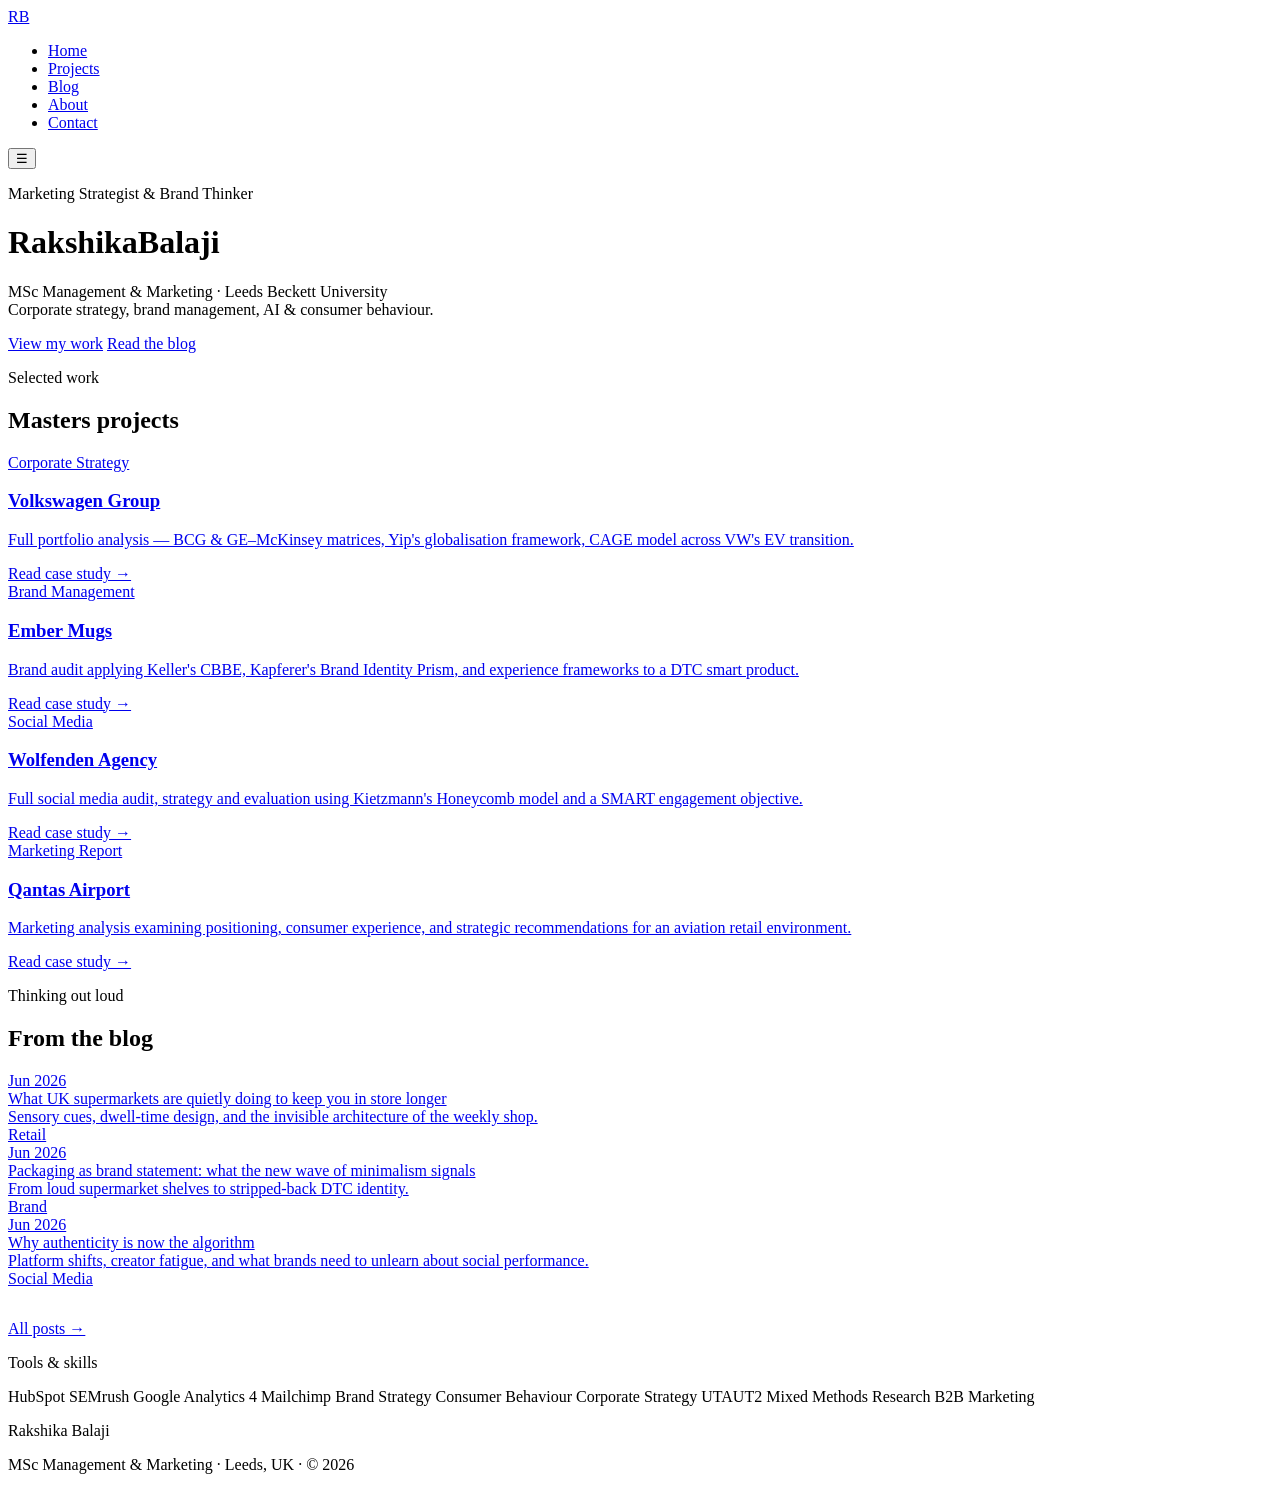
==== index.html @ 0bdeac4e "Add files via upload" ====
<!DOCTYPE html>
<html lang="en">
<head>
  <meta charset="UTF-8" />
  <meta name="viewport" content="width=device-width, initial-scale=1.0" />
  <title>Rakshika Balaji — Marketing Strategist</title>
  <meta name="description" content="Portfolio of Rakshika Balaji — MSc Marketing & Management, brand strategy, corporate strategy, and marketing thought leadership." />
  <link rel="stylesheet" href="assets/css/style.css" />
</head>
<body>

  <nav class="nav">
    <a href="index.html" class="nav-logo">RB</a>
    <ul class="nav-links">
      <li><a href="index.html">Home</a></li>
      <li><a href="projects.html">Projects</a></li>
      <li><a href="blog.html">Blog</a></li>
      <li><a href="about.html">About</a></li>
      <li><a href="contact.html">Contact</a></li>
    </ul>
    <button class="nav-toggle" aria-label="Open menu">&#9776;</button>
  </nav>

  <!-- HERO -->
  <header class="hero">
    <div class="hero-glow"></div>
    <div class="container">
      <p class="hero-eyebrow">Marketing Strategist &amp; Brand Thinker</p>
      <h1 class="hero-title">Rakshika<span>Balaji</span></h1>
      <p class="hero-sub">MSc Management &amp; Marketing · Leeds Beckett University<br>Corporate strategy, brand management, AI &amp; consumer behaviour.</p>
      <div class="hero-cta">
        <a href="projects.html" class="btn btn-primary">View my work</a>
        <a href="blog.html"     class="btn btn-ghost">Read the blog</a>
      </div>
    </div>
  </header>

  <!-- PROJECTS PREVIEW -->
  <section class="section">
    <div class="container">
      <p class="section-label reveal">Selected work</p>
      <h2 class="section-title reveal delay-1">Masters projects</h2>
      <div class="project-grid">
        <a href="projects.html#vw" class="project-card reveal delay-1">
          <div class="project-tag">Corporate Strategy</div>
          <h3>Volkswagen Group</h3>
          <p>Full portfolio analysis — BCG &amp; GE–McKinsey matrices, Yip's globalisation framework, CAGE model across VW's EV transition.</p>
          <span class="project-link">Read case study →</span>
        </a>
        <a href="projects.html#ember" class="project-card reveal delay-2">
          <div class="project-tag">Brand Management</div>
          <h3>Ember Mugs</h3>
          <p>Brand audit applying Keller's CBBE, Kapferer's Brand Identity Prism, and experience frameworks to a DTC smart product.</p>
          <span class="project-link">Read case study →</span>
        </a>
        <a href="projects.html#wolfenden" class="project-card reveal delay-3">
          <div class="project-tag">Social Media</div>
          <h3>Wolfenden Agency</h3>
          <p>Full social media audit, strategy and evaluation using Kietzmann's Honeycomb model and a SMART engagement objective.</p>
          <span class="project-link">Read case study →</span>
        </a>
        <a href="projects.html#qantas" class="project-card reveal delay-4">
          <div class="project-tag">Marketing Report</div>
          <h3>Qantas Airport</h3>
          <p>Marketing analysis examining positioning, consumer experience, and strategic recommendations for an aviation retail environment.</p>
          <span class="project-link">Read case study →</span>
        </a>
      </div>
    </div>
  </section>

  <!-- BLOG PREVIEW -->
  <section class="section">
    <div class="container">
      <p class="section-label reveal">Thinking out loud</p>
      <h2 class="section-title reveal delay-1">From the blog</h2>
      <div class="blog-list">
        <a href="blog/retail-trends.html" class="blog-item reveal">
          <div class="blog-date">Jun 2026</div>
          <div>
            <div class="blog-title">What UK supermarkets are quietly doing to keep you in store longer</div>
            <div class="blog-excerpt">Sensory cues, dwell-time design, and the invisible architecture of the weekly shop.</div>
          </div>
          <div class="blog-cat">Retail</div>
        </a>
        <a href="blog/packaging-trends.html" class="blog-item reveal delay-1">
          <div class="blog-date">Jun 2026</div>
          <div>
            <div class="blog-title">Packaging as brand statement: what the new wave of minimalism signals</div>
            <div class="blog-excerpt">From loud supermarket shelves to stripped-back DTC identity.</div>
          </div>
          <div class="blog-cat">Brand</div>
        </a>
        <a href="blog/social-media-trends.html" class="blog-item reveal delay-2">
          <div class="blog-date">Jun 2026</div>
          <div>
            <div class="blog-title">Why authenticity is now the algorithm</div>
            <div class="blog-excerpt">Platform shifts, creator fatigue, and what brands need to unlearn about social performance.</div>
          </div>
          <div class="blog-cat">Social Media</div>
        </a>
      </div>
      <div style="margin-top:2rem;">
        <a href="blog.html" class="btn btn-ghost reveal">All posts →</a>
      </div>
    </div>
  </section>

  <!-- SKILLS -->
  <section class="section">
    <div class="container">
      <p class="section-label reveal">Tools &amp; skills</p>
      <div class="skills-list">
        <span class="reveal">HubSpot</span>
        <span class="reveal delay-1">SEMrush</span>
        <span class="reveal delay-1">Google Analytics 4</span>
        <span class="reveal delay-2">Mailchimp</span>
        <span class="reveal delay-2">Brand Strategy</span>
        <span class="reveal delay-3">Consumer Behaviour</span>
        <span class="reveal delay-3">Corporate Strategy</span>
        <span class="reveal delay-4">UTAUT2</span>
        <span class="reveal delay-4">Mixed Methods Research</span>
        <span class="reveal delay-4">B2B Marketing</span>
      </div>
    </div>
  </section>

  <footer class="footer">
    <div class="container">
      <p class="footer-name">Rakshika Balaji</p>
      <p class="footer-sub">MSc Management &amp; Marketing · Leeds, UK · &copy; 2026</p>
    </div>
  </footer>

  <script src="assets/js/main.js"></script>
</body>
</html>
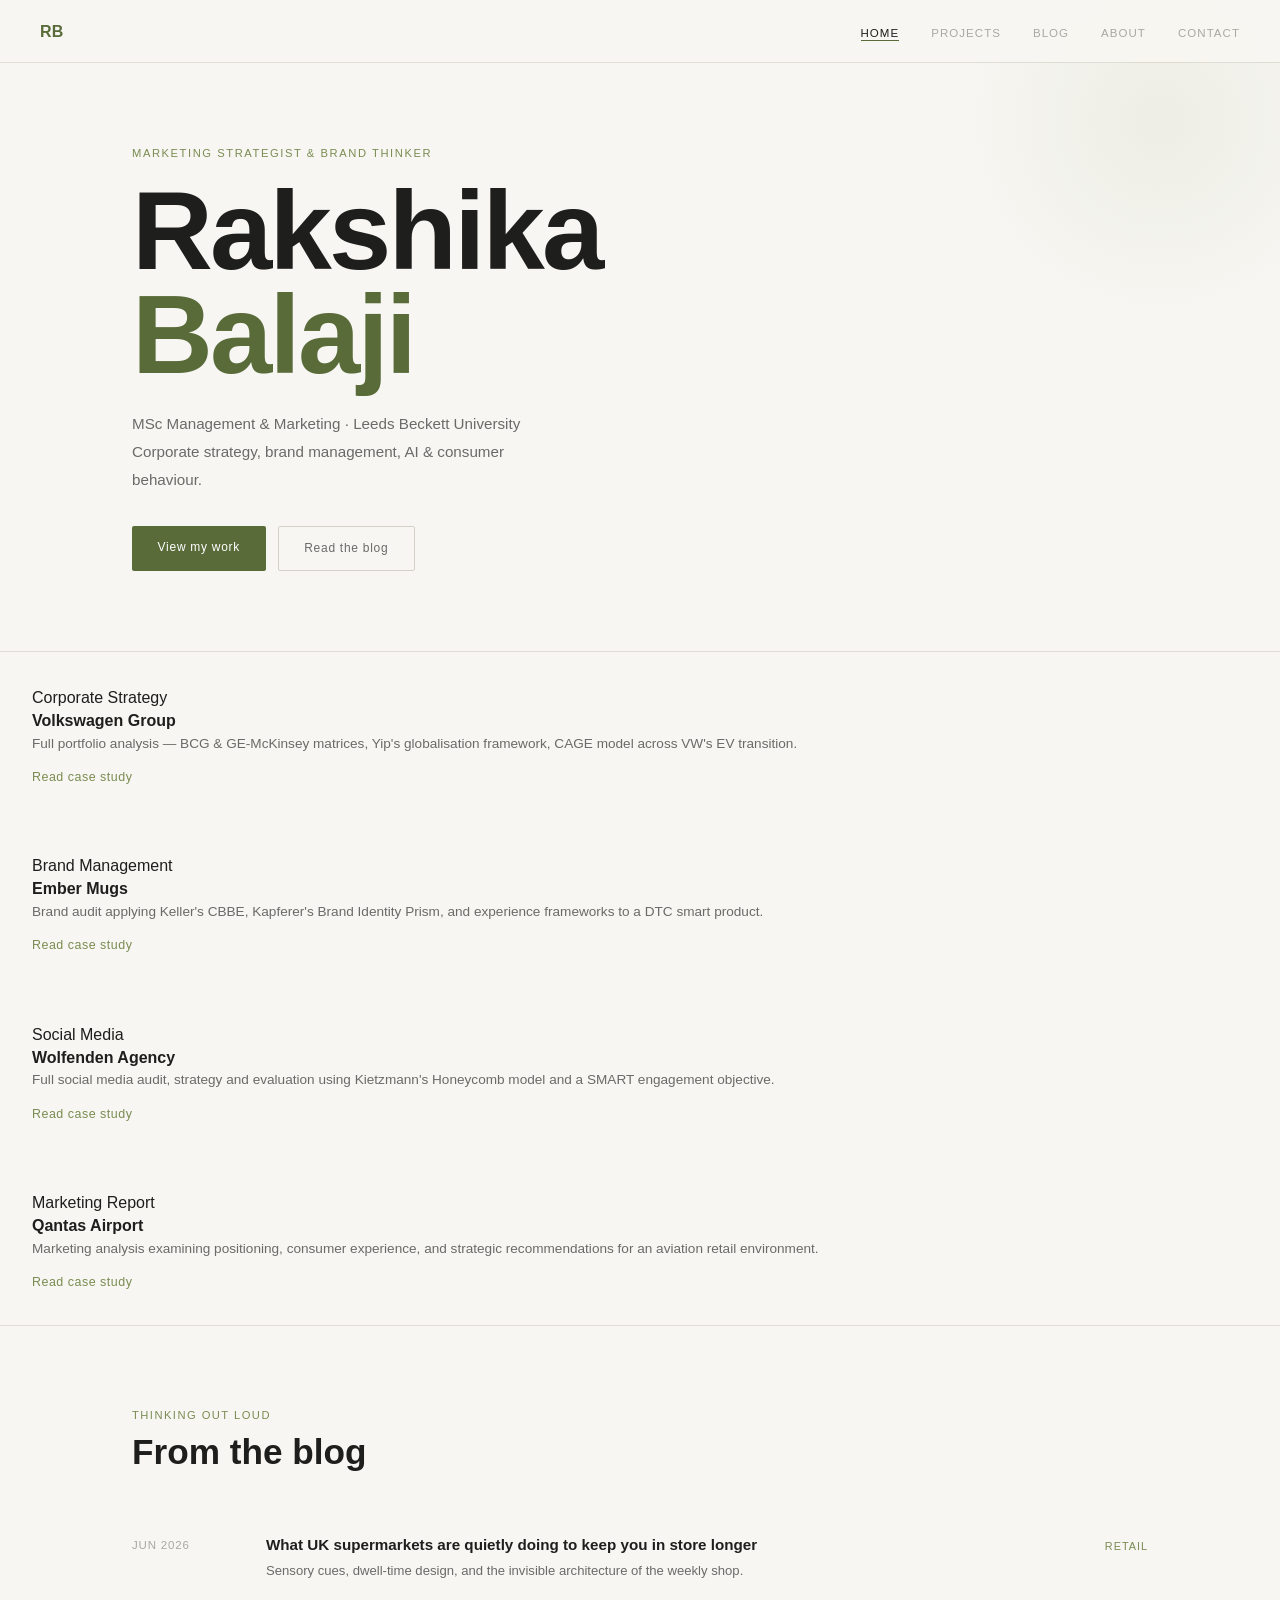
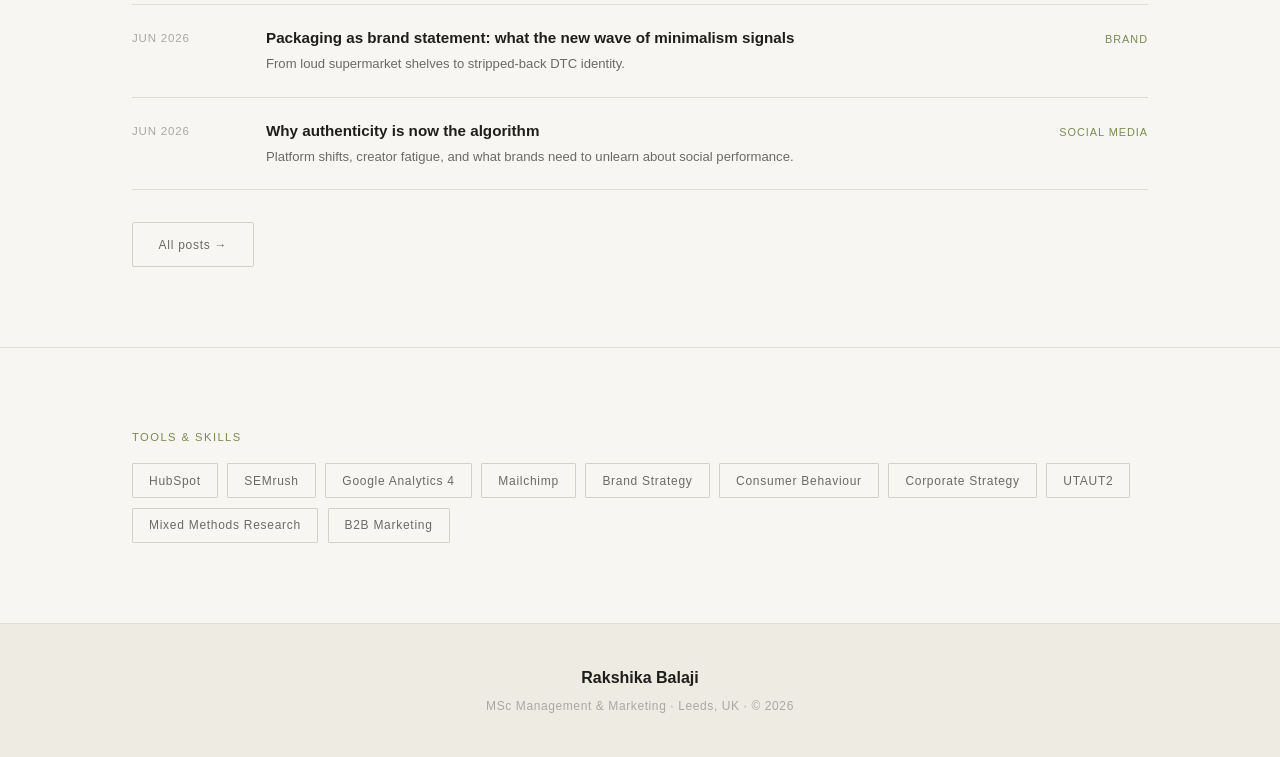
==== commit 63a7404a: "Update projects section with new project cards Replaced the old projects section with a new projects" ====
--- a/index.html
+++ b/index.html
@@ -35,40 +35,49 @@
     </div>
   </header>
 
-  <!-- PROJECTS PREVIEW -->
-  <section class="section">
-    <div class="container">
-      <p class="section-label reveal">Selected work</p>
-      <h2 class="section-title reveal delay-1">Masters projects</h2>
-      <div class="project-grid">
-        <a href="projects.html#vw" class="project-card reveal delay-1">
-          <div class="project-tag">Corporate Strategy</div>
-          <h3>Volkswagen Group</h3>
-          <p>Full portfolio analysis — BCG &amp; GE–McKinsey matrices, Yip's globalisation framework, CAGE model across VW's EV transition.</p>
-          <span class="project-link">Read case study →</span>
-        </a>
-        <a href="projects.html#ember" class="project-card reveal delay-2">
-          <div class="project-tag">Brand Management</div>
-          <h3>Ember Mugs</h3>
-          <p>Brand audit applying Keller's CBBE, Kapferer's Brand Identity Prism, and experience frameworks to a DTC smart product.</p>
-          <span class="project-link">Read case study →</span>
-        </a>
-        <a href="projects.html#wolfenden" class="project-card reveal delay-3">
-          <div class="project-tag">Social Media</div>
-          <h3>Wolfenden Agency</h3>
-          <p>Full social media audit, strategy and evaluation using Kietzmann's Honeycomb model and a SMART engagement objective.</p>
-          <span class="project-link">Read case study →</span>
-        </a>
-        <a href="projects.html#qantas" class="project-card reveal delay-4">
-          <div class="project-tag">Marketing Report</div>
-          <h3>Qantas Airport</h3>
-          <p>Marketing analysis examining positioning, consumer experience, and strategic recommendations for an aviation retail environment.</p>
-          <span class="project-link">Read case study →</span>
-        </a>
-      </div>
+  <!-- === MASTERS PROJECTS GRID (INSIDE INDEX.HTML) === -->
+<div class="projects-grid">
+    
+    <!-- Volkswagen Group Card -->
+    <div class="project-card">
+        <div>
+            <div class="tag-badge">Corporate Strategy</div>
+            <h3>Volkswagen Group</h3>
+            <p>Full portfolio analysis — BCG & GE-McKinsey matrices, Yip's globalisation framework, CAGE model across VW's EV transition.</p>
+        </div>
+        <a href="volkswagen.html" class="project-link">Read case study</a>
     </div>
-  </section>
 
+    <!-- Ember Mugs Card (THIS NOW PINPOINTS TO YOUR FINAL NOTION CASE STUDY) -->
+    <div class="project-card">
+        <div>
+            <div class="tag-badge">Brand Management</div>
+            <h3>Ember Mugs</h3>
+            <p>Brand audit applying Keller's CBBE, Kapferer's Brand Identity Prism, and experience frameworks to a DTC smart product.</p>
+        </div>
+        <a href="ember.html" class="project-link">Read case study</a>
+    </div>
+
+    <!-- Wolfenden Card -->
+    <div class="project-card">
+        <div>
+            <div class="tag-badge">Social Media</div>
+            <h3>Wolfenden Agency</h3>
+            <p>Full social media audit, strategy and evaluation using Kietzmann's Honeycomb model and a SMART engagement objective.</p>
+        </div>
+        <a href="wolfenden.html" class="project-link">Read case study</a>
+    </div>
+
+    <!-- Qantas Airport Card -->
+    <div class="project-card">
+        <div>
+            <div class="tag-badge">Marketing Report</div>
+            <h3>Qantas Airport</h3>
+            <p>Marketing analysis examining positioning, consumer experience, and strategic recommendations for an aviation retail environment.</p>
+        </div>
+        <a href="qantas.html" class="project-link">Read case study</a>
+    </div>
+</div>
   <!-- BLOG PREVIEW -->
   <section class="section">
     <div class="container">
--- a/assets/css/style.css
+++ b/assets/css/style.css
@@ -0,0 +1,653 @@
+/* ============================================
+   RAKSHIKA BALAJI — PORTFOLIO SITE
+   Main Stylesheet
+   ============================================ */
+
+*, *::before, *::after { box-sizing: border-box; margin: 0; padding: 0; }
+html { scroll-behavior: smooth; }
+
+:root {
+  --bg:         #f7f6f2;
+  --bg-card:    #f0ede6;
+  --bg-hover:   #efecea;
+  --bg-tag:     #eaf0df;
+  --accent:     #5a6b3a;
+  --accent-mid: #7a8c52;
+  --accent-dim: #c4cfa8;
+  --border:     #e0ddd4;
+  --border-mid: #d4d1c8;
+  --text-dark:  #1e1e1c;
+  --text-body:  #6a6a68;
+  --text-muted: #a8a8a4;
+  --footer-bg:  #eeebe3;
+  --font: 'Helvetica Neue', Helvetica, Arial, sans-serif;
+}
+
+body {
+  font-family: var(--font);
+  font-weight: 300;
+  font-size: 16px;
+  line-height: 1.7;
+  color: var(--text-dark);
+  background: var(--bg);
+  -webkit-font-smoothing: antialiased;
+}
+
+a { color: inherit; text-decoration: none; }
+img { max-width: 100%; display: block; }
+
+.container {
+  max-width: 1080px;
+  margin: 0 auto;
+  padding: 0 2rem;
+}
+
+/* ============================================
+   NAVIGATION
+   ============================================ */
+.nav {
+  position: fixed;
+  top: 0; left: 0; right: 0;
+  z-index: 100;
+  display: flex;
+  align-items: center;
+  justify-content: space-between;
+  padding: 1.1rem 2.5rem;
+  background: rgba(247,246,242,0.95);
+  backdrop-filter: blur(10px);
+  border-bottom: 1px solid var(--border);
+  transition: box-shadow 0.3s;
+}
+.nav.scrolled { box-shadow: 0 2px 20px rgba(0,0,0,0.06); }
+
+.nav-logo {
+  font-weight: 700;
+  font-size: 1rem;
+  color: var(--accent);
+  letter-spacing: 0.02em;
+}
+
+.nav-links {
+  display: flex;
+  gap: 2rem;
+  list-style: none;
+}
+
+.nav-links a {
+  font-size: 0.72rem;
+  letter-spacing: 0.09em;
+  text-transform: uppercase;
+  color: var(--text-muted);
+  transition: color 0.25s;
+  position: relative;
+  padding-bottom: 2px;
+}
+.nav-links a::after {
+  content: '';
+  position: absolute;
+  bottom: 0; left: 0;
+  width: 0; height: 1px;
+  background: var(--accent);
+  transition: width 0.3s;
+}
+.nav-links a:hover::after,
+.nav-links a.active::after { width: 100%; }
+.nav-links a:hover,
+.nav-links a.active { color: var(--text-dark); }
+
+.nav-toggle {
+  display: none;
+  background: none;
+  border: none;
+  font-size: 1.4rem;
+  color: var(--text-dark);
+  cursor: pointer;
+}
+
+/* ============================================
+   HERO
+   ============================================ */
+.hero {
+  padding: 9rem 0 5rem;
+  border-bottom: 1px solid var(--border);
+  position: relative;
+  overflow: hidden;
+}
+
+.hero-glow {
+  position: absolute;
+  top: -80px; right: -80px;
+  width: 400px; height: 400px;
+  background: radial-gradient(circle, rgba(122,140,82,0.08) 0%, transparent 70%);
+  border-radius: 50%;
+  animation: pulse 5s ease-in-out infinite;
+  pointer-events: none;
+}
+
+@keyframes pulse {
+  0%, 100% { transform: scale(1); opacity: 1; }
+  50%       { transform: scale(1.12); opacity: 0.65; }
+}
+
+.hero-eyebrow {
+  font-size: 0.7rem;
+  font-weight: 500;
+  letter-spacing: 0.14em;
+  text-transform: uppercase;
+  color: var(--accent-mid);
+  margin-bottom: 1rem;
+  opacity: 0;
+  animation: fadeUp 0.6s ease 0.1s forwards;
+}
+
+.hero-title {
+  font-size: clamp(3.5rem, 9vw, 7rem);
+  font-weight: 700;
+  line-height: 0.93;
+  letter-spacing: -0.025em;
+  color: var(--text-dark);
+  margin-bottom: 1.4rem;
+  opacity: 0;
+  animation: fadeUp 0.7s ease 0.22s forwards;
+}
+
+.hero-title span {
+  color: var(--accent);
+  display: block;
+}
+
+.hero-sub {
+  font-size: 0.95rem;
+  color: var(--text-body);
+  max-width: 440px;
+  margin-bottom: 2rem;
+  line-height: 1.85;
+  opacity: 0;
+  animation: fadeUp 0.7s ease 0.38s forwards;
+}
+
+.hero-cta {
+  display: flex;
+  gap: 0.75rem;
+  flex-wrap: wrap;
+  opacity: 0;
+  animation: fadeUp 0.7s ease 0.52s forwards;
+}
+
+@keyframes fadeUp {
+  from { opacity: 0; transform: translateY(22px); }
+  to   { opacity: 1; transform: translateY(0); }
+}
+
+/* ============================================
+   BUTTONS
+   ============================================ */
+.btn {
+  display: inline-block;
+  padding: 0.7rem 1.6rem;
+  font-size: 0.75rem;
+  font-weight: 500;
+  letter-spacing: 0.06em;
+  border-radius: 2px;
+  cursor: pointer;
+  transition: all 0.25s;
+  font-family: var(--font);
+  border: none;
+}
+
+.btn-primary {
+  background: var(--accent);
+  color: #fff;
+}
+.btn-primary:hover {
+  background: #4a5a2e;
+  transform: translateY(-2px);
+  box-shadow: 0 6px 16px rgba(90,107,58,0.25);
+}
+
+.btn-ghost {
+  background: transparent;
+  color: var(--text-body);
+  border: 1px solid var(--border-mid);
+}
+.btn-ghost:hover {
+  border-color: var(--accent);
+  color: var(--accent);
+  transform: translateY(-2px);
+}
+
+/* ============================================
+   SECTIONS
+   ============================================ */
+.section {
+  padding: 5rem 0;
+  border-top: 1px solid var(--border);
+}
+
+.section-label {
+  font-size: 0.7rem;
+  letter-spacing: 0.13em;
+  text-transform: uppercase;
+  color: var(--accent-mid);
+  margin-bottom: 0.5rem;
+  font-weight: 500;
+}
+
+.section-title {
+  font-size: clamp(1.6rem, 3vw, 2.2rem);
+  font-weight: 700;
+  color: var(--text-dark);
+  margin-bottom: 2.5rem;
+  line-height: 1.1;
+}
+
+/* ============================================
+   PROJECT GRID
+   ============================================ */
+.project-grid {
+  display: grid;
+  grid-template-columns: repeat(2, 1fr);
+  gap: 1px;
+  background: var(--border);
+  border: 1px solid var(--border);
+}
+
+.project-card {
+  background: var(--bg);
+  padding: 2rem;
+  display: flex;
+  flex-direction: column;
+  gap: 0.75rem;
+  cursor: pointer;
+  transition: background 0.3s;
+  position: relative;
+  overflow: hidden;
+}
+
+.project-card::before {
+  content: '';
+  position: absolute;
+  left: 0; top: 0;
+  width: 2px; height: 0;
+  background: var(--accent);
+  transition: height 0.35s ease;
+}
+.project-card:hover::before { height: 100%; }
+.project-card:hover { background: var(--bg-hover); }
+
+.project-tag {
+  display: inline-block;
+  font-size: 0.65rem;
+  font-weight: 600;
+  letter-spacing: 0.1em;
+  text-transform: uppercase;
+  color: var(--accent);
+  background: var(--bg-tag);
+  padding: 3px 8px;
+  border-radius: 1px;
+  width: fit-content;
+}
+
+.project-card h3 {
+  font-size: 1rem;
+  font-weight: 600;
+  color: var(--text-dark);
+  line-height: 1.3;
+}
+
+.project-card p {
+  font-size: 0.85rem;
+  color: var(--text-body);
+  line-height: 1.7;
+  flex: 1;
+}
+
+.project-link {
+  font-size: 0.78rem;
+  font-weight: 500;
+  color: var(--accent-mid);
+  letter-spacing: 0.04em;
+  transition: letter-spacing 0.2s;
+}
+.project-card:hover .project-link { letter-spacing: 0.09em; }
+
+/* ============================================
+   BLOG LIST
+   ============================================ */
+.blog-list { display: flex; flex-direction: column; }
+
+.blog-item {
+  display: grid;
+  grid-template-columns: 110px 1fr 90px;
+  gap: 1.5rem;
+  align-items: start;
+  padding: 1.4rem 0;
+  border-bottom: 1px solid var(--border);
+  cursor: pointer;
+  transition: padding-left 0.3s;
+  text-decoration: none;
+  color: inherit;
+}
+.blog-item:hover { padding-left: 10px; }
+.blog-item:hover .blog-title { color: var(--accent); }
+
+.blog-date {
+  font-size: 0.72rem;
+  letter-spacing: 0.07em;
+  color: var(--text-muted);
+  text-transform: uppercase;
+  padding-top: 2px;
+}
+
+.blog-title {
+  font-size: 0.95rem;
+  font-weight: 600;
+  color: var(--text-dark);
+  margin-bottom: 0.3rem;
+  line-height: 1.4;
+  transition: color 0.25s;
+}
+
+.blog-excerpt {
+  font-size: 0.82rem;
+  color: var(--text-body);
+  line-height: 1.6;
+}
+
+.blog-cat {
+  font-size: 0.68rem;
+  letter-spacing: 0.09em;
+  text-transform: uppercase;
+  color: var(--accent-mid);
+  font-weight: 500;
+  text-align: right;
+  padding-top: 3px;
+}
+
+/* ============================================
+   BLOG FILTER BUTTONS
+   ============================================ */
+.blog-filters {
+  display: flex;
+  gap: 0.5rem;
+  flex-wrap: wrap;
+  margin-bottom: 2rem;
+}
+
+.filter-btn {
+  font-size: 0.7rem;
+  font-weight: 500;
+  letter-spacing: 0.07em;
+  text-transform: uppercase;
+  padding: 0.4rem 1rem;
+  border-radius: 1px;
+  cursor: pointer;
+  border: 1px solid var(--border-mid);
+  background: transparent;
+  color: var(--text-body);
+  font-family: var(--font);
+  transition: all 0.2s;
+}
+.filter-btn.active,
+.filter-btn:hover {
+  background: var(--accent);
+  border-color: var(--accent);
+  color: #fff;
+}
+
+/* ============================================
+   SKILLS
+   ============================================ */
+.skills-list {
+  display: flex;
+  flex-wrap: wrap;
+  gap: 0.6rem;
+  margin-top: 1rem;
+}
+
+.skills-list span {
+  font-size: 0.75rem;
+  letter-spacing: 0.06em;
+  color: var(--text-body);
+  border: 1px solid var(--border-mid);
+  padding: 0.4rem 1rem;
+  border-radius: 1px;
+  transition: all 0.25s;
+  cursor: default;
+}
+.skills-list span:hover {
+  border-color: var(--accent-mid);
+  color: var(--accent);
+  background: var(--bg-tag);
+  transform: translateY(-2px);
+}
+
+/* ============================================
+   PAGE HERO (inner pages)
+   ============================================ */
+.page-hero {
+  padding: 8rem 0 4rem;
+  border-bottom: 1px solid var(--border);
+}
+
+.page-hero .hero-eyebrow { animation: none; opacity: 1; }
+.page-hero .hero-title   { animation: none; opacity: 1; font-size: clamp(2.5rem, 6vw, 4.5rem); }
+.page-hero .hero-sub     { animation: none; opacity: 1; }
+
+/* ============================================
+   ABOUT PAGE
+   ============================================ */
+.about-grid {
+  display: grid;
+  grid-template-columns: 1fr 1fr;
+  gap: 5rem;
+}
+
+.about-body p {
+  font-size: 0.95rem;
+  color: var(--text-body);
+  margin-bottom: 1.1rem;
+  line-height: 1.85;
+}
+
+.about-body h3 {
+  font-size: 0.72rem;
+  font-weight: 700;
+  color: var(--text-dark);
+  margin: 2rem 0 0.75rem;
+  text-transform: uppercase;
+  letter-spacing: 0.1em;
+}
+
+.sidebar-block {
+  background: var(--bg-hover);
+  border: 1px solid var(--border);
+  padding: 1.25rem;
+  border-radius: 2px;
+  margin-bottom: 0.85rem;
+  transition: transform 0.3s, box-shadow 0.3s;
+}
+.sidebar-block:hover {
+  transform: translateX(5px);
+  box-shadow: -3px 0 0 var(--accent);
+}
+
+.sidebar-block h4 {
+  font-size: 0.68rem;
+  font-weight: 600;
+  letter-spacing: 0.12em;
+  text-transform: uppercase;
+  color: var(--accent-mid);
+  margin-bottom: 0.75rem;
+}
+
+.sidebar-block ul {
+  list-style: none;
+  display: flex;
+  flex-direction: column;
+  gap: 0.4rem;
+}
+
+.sidebar-block li {
+  font-size: 0.85rem;
+  color: var(--text-body);
+  padding-left: 1rem;
+  position: relative;
+}
+.sidebar-block li::before {
+  content: '—';
+  position: absolute;
+  left: 0;
+  color: var(--text-muted);
+  font-size: 0.75rem;
+}
+
+/* ============================================
+   CONTACT PAGE
+   ============================================ */
+.contact-grid {
+  display: grid;
+  grid-template-columns: 1fr 1fr;
+  gap: 5rem;
+}
+
+.contact-intro p {
+  font-size: 0.95rem;
+  color: var(--text-body);
+  line-height: 1.85;
+  margin-bottom: 1rem;
+}
+
+.contact-link {
+  display: flex;
+  align-items: center;
+  gap: 0.75rem;
+  font-size: 0.85rem;
+  color: var(--text-body);
+  border: 1px solid var(--border-mid);
+  padding: 0.75rem 1rem;
+  border-radius: 2px;
+  margin-bottom: 0.65rem;
+  cursor: pointer;
+  transition: all 0.25s;
+}
+.contact-link:hover {
+  border-color: var(--accent-mid);
+  color: var(--accent);
+  padding-left: 1.4rem;
+  background: var(--bg-tag);
+}
+
+.form-group {
+  display: flex;
+  flex-direction: column;
+  gap: 0.4rem;
+  margin-bottom: 1rem;
+}
+
+.form-group label {
+  font-size: 0.68rem;
+  font-weight: 600;
+  letter-spacing: 0.1em;
+  text-transform: uppercase;
+  color: var(--text-muted);
+}
+
+.form-group input,
+.form-group textarea {
+  background: #fff;
+  border: 1px solid var(--border-mid);
+  color: var(--text-dark);
+  padding: 0.7rem 0.9rem;
+  font-family: var(--font);
+  font-size: 0.9rem;
+  border-radius: 2px;
+  outline: none;
+  transition: border-color 0.25s, box-shadow 0.25s;
+  resize: vertical;
+  width: 100%;
+}
+.form-group input:focus,
+.form-group textarea:focus {
+  border-color: var(--accent-mid);
+  box-shadow: 0 0 0 3px rgba(122,140,82,0.1);
+}
+.form-group textarea { min-height: 130px; }
+
+/* ============================================
+   SCROLL REVEAL ANIMATIONS
+   ============================================ */
+.reveal {
+  opacity: 0;
+  transform: translateY(30px);
+  transition: opacity 0.7s ease, transform 0.7s ease;
+}
+.reveal.visible { opacity: 1; transform: translateY(0); }
+
+.reveal-left {
+  opacity: 0;
+  transform: translateX(-30px);
+  transition: opacity 0.7s ease, transform 0.7s ease;
+}
+.reveal-left.visible { opacity: 1; transform: translateX(0); }
+
+.reveal-right {
+  opacity: 0;
+  transform: translateX(30px);
+  transition: opacity 0.7s ease, transform 0.7s ease;
+}
+.reveal-right.visible { opacity: 1; transform: translateX(0); }
+
+.delay-1 { transition-delay: 0.1s; }
+.delay-2 { transition-delay: 0.2s; }
+.delay-3 { transition-delay: 0.3s; }
+.delay-4 { transition-delay: 0.4s; }
+
+/* ============================================
+   FOOTER
+   ============================================ */
+.footer {
+  border-top: 1px solid var(--border);
+  padding: 2.5rem 0;
+  background: var(--footer-bg);
+  text-align: center;
+}
+
+.footer-name {
+  font-weight: 700;
+  font-size: 1rem;
+  color: var(--text-dark);
+}
+
+.footer-sub {
+  font-size: 0.75rem;
+  color: var(--text-muted);
+  margin-top: 0.3rem;
+  letter-spacing: 0.05em;
+}
+
+/* ============================================
+   RESPONSIVE
+   ============================================ */
+@media (max-width: 768px) {
+  .nav { padding: 1rem 1.25rem; }
+  .nav-links { display: none; }
+  .nav-links.open {
+    display: flex;
+    flex-direction: column;
+    position: fixed;
+    top: 56px; left: 0; right: 0;
+    background: var(--bg);
+    padding: 1.5rem;
+    border-bottom: 1px solid var(--border);
+    gap: 1.25rem;
+  }
+  .nav-toggle { display: block; }
+  .hero { padding: 7rem 0 3rem; }
+  .project-grid { grid-template-columns: 1fr; }
+  .blog-item { grid-template-columns: 1fr; gap: 0.3rem; }
+  .blog-cat { text-align: left; }
+  .about-grid,
+  .contact-grid { grid-template-columns: 1fr; gap: 2.5rem; }
+  .container { padding: 0 1.25rem; }
+}
